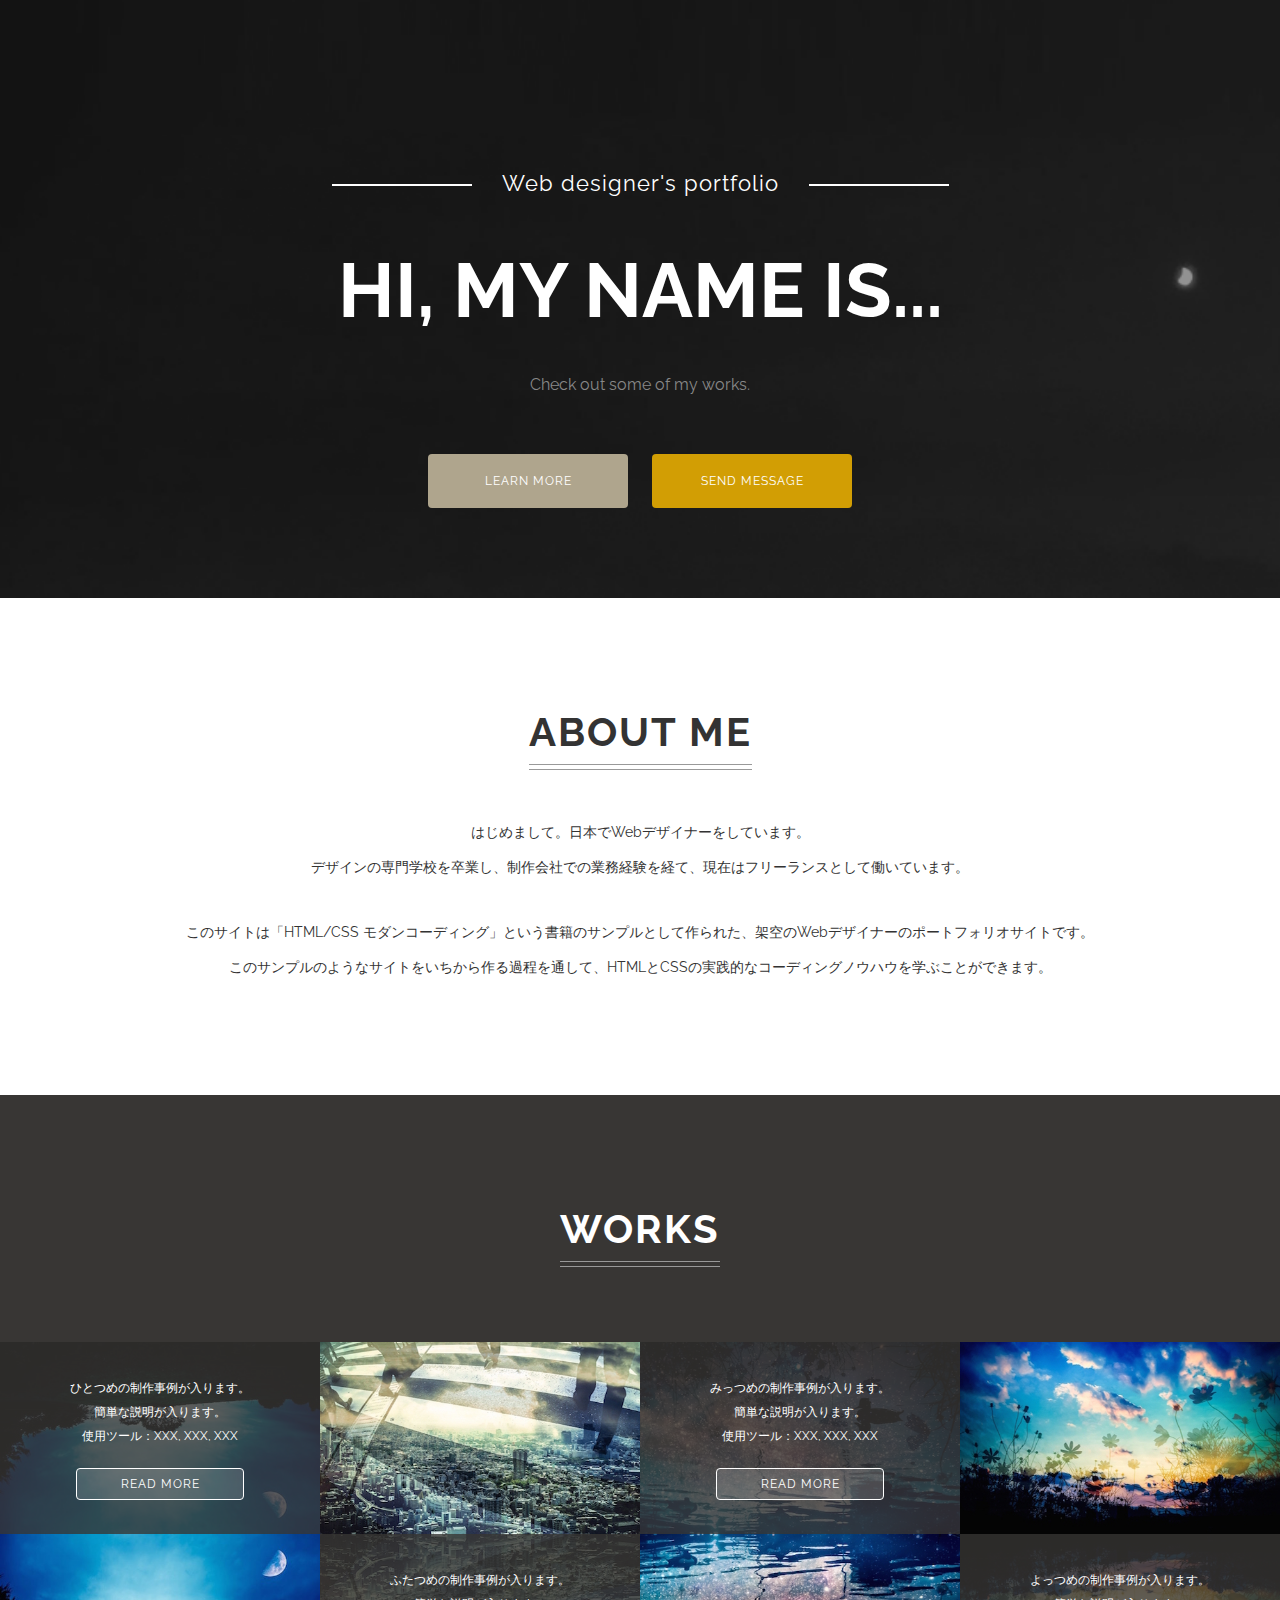
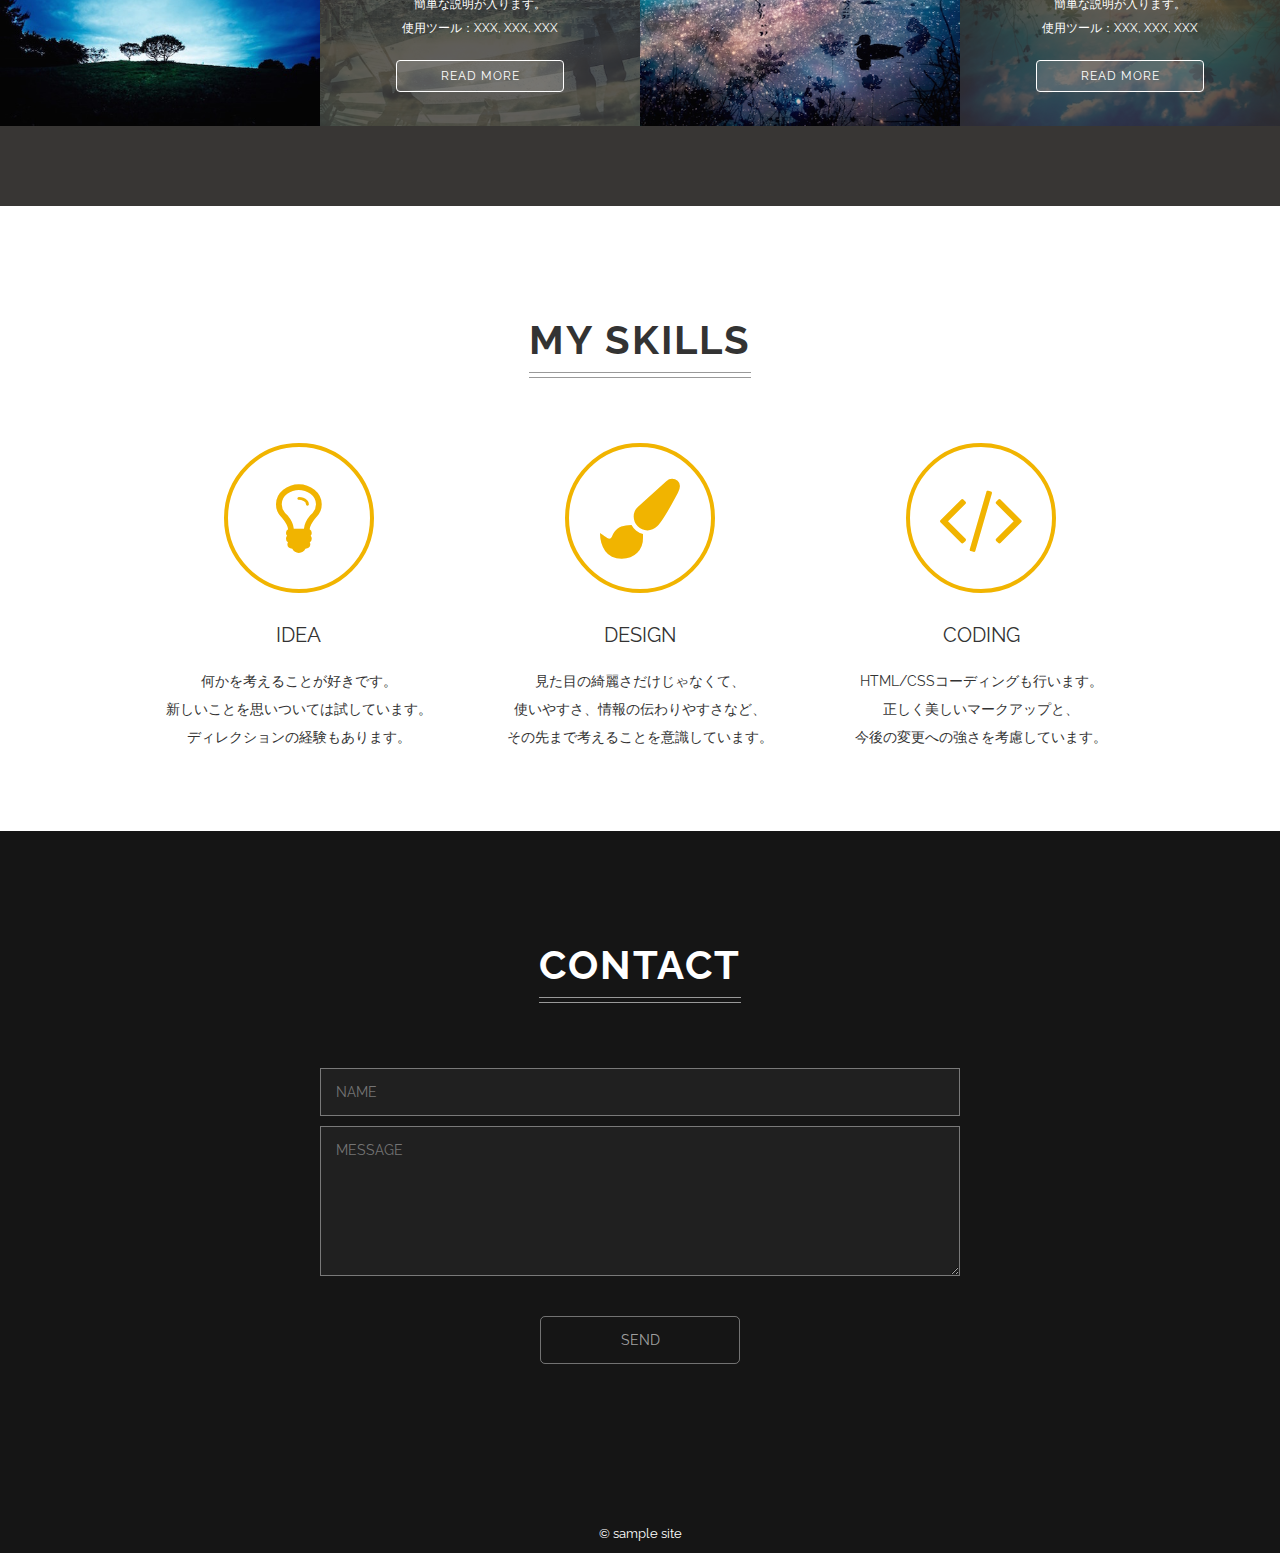
==== singlepage-layout/index.html @ 9033c2d2 "2021-01-27" ====
<!DOCTYPE html>
<html lang="ja">
<head>
  <meta charset="UTF-8">
  <meta name="viewport" content="width=device-width,initial-scale=1.0,minimum-scale=1.0">
  <title>シングルページレイアウト</title>
  <link rel="stylesheet" href="http://fonts.googleapis.com/css?family=Raleway:700,400">
  <link rel="stylesheet" href="http://maxcdn.bootstrapcdn.com/font-awesome/4.3.0/css/font-awesome.min.css">
  <link rel="stylesheet" href="css/normalize.css">
  <link rel="stylesheet" href="css/style.css">
</head>
<body>
  <header class="header">
    <p class="site-title-sub">Web designer's portfolio</p>
    <h1 class="site-title">HI, MY NAME IS...</h1>
    <p class="site-description">Check out some of my works.</p>
    <div class="buttons">
      <a class="button" href="#about">LEARN MORE</a>
      <a class="button button-showy" href="#contact">SEND MESSAGE</a>
    </div>
  </header>
  <section class="about" id="about">
    <h2 class="heading">ABOUT ME</h2>
    <p class="about-text">
      はじめまして。日本でWebデザイナーをしています。<br>
      デザインの専門学校を卒業し、制作会社での業務経験を経て、現在はフリーランスとして働いています。
    </p>
    <p class="about-text">
      このサイトは「HTML/CSS モダンコーディング」という書籍のサンプルとして作られた、架空のWebデザイナーのポートフォリオサイトです。<br>
      このサンプルのようなサイトをいちから作る過程を通して、HTMLとCSSの実践的なコーディングノウハウを学ぶことができます。
    </p>
  </section>
  <section class="works">
    <h2 class="heading">WORKS</h2>
    <div class="works-wrapper">
      <div class="work-box tree">
        <img class="work-image" src="images/tree.jpg" alt="制作事例1">
        <div class="work-description">
          <div class="work-description-inner">
            <p class="work-text">
              ひとつめの制作事例が入ります。<br>
              簡単な説明が入ります。<br>
              使用ツール：XXX, XXX, XXX<br>
              <a href="#" class="button button-ghost">READ MORE</a>
            </p>
          </div>
        </div>
      </div>
      <div class="work-box building">
        <img class="work-image" src="images/building.jpg" alt="制作事例2">
        <div class="work-description">
          <div class="work-description-inner">
            <p class="work-text">
              ふたつめの制作事例が入ります。<br>
              簡単な説明が入ります。<br>
              使用ツール：XXX, XXX, XXX<br>
              <a href="#" class="button button-ghost">READ MORE</a>
            </p>
          </div>
        </div>
      </div>
      <div class="work-box lake">
        <img class="work-image" src="images/lake.jpg" alt="制作事例3">
        <div class="work-description">
          <div class="work-description-inner">
            <p class="work-text">
              みっつめの制作事例が入ります。<br>
              簡単な説明が入ります。<br>
              使用ツール：XXX, XXX, XXX<br>
              <a href="#" class="button button-ghost">READ MORE</a>
            </p>
          </div>
        </div>
      </div>
      <div class="work-box sky">
        <img class="work-image" src="images/sky.jpg" alt="制作事例4">
        <div class="work-description">
          <div class="work-description-inner">
            <p class="work-text">
              よっつめの制作事例が入ります。<br>
              簡単な説明が入ります。<br>
              使用ツール：XXX, XXX, XXX<br>
              <a href="#" class="button button-ghost">READ MORE</a>
            </p>
          </div>
        </div>
      </div>
    </div>
  </section>
  <section class="skills">
    <h2 class="heading">MY SKILLS</h2>
    <div class="skills-wrapper">
      <div class="skill-box">
        <i class="skill-icon fa fa-lightbulb-o"></i>
        <div class="skill-title">IDEA</div>
        <p class="skill-text">
          何かを考えることが好きです。<br>
          新しいことを思いついては試しています。<br>
          ディレクションの経験もあります。
        </p>
      </div>
      <div class="skill-box">
        <i class="skill-icon fa fa-paint-brush"></i>
        <div class="skill-title">DESIGN</div>
        <p class="skill-text">
          見た目の綺麗さだけじゃなくて、<br>
          使いやすさ、情報の伝わりやすさなど、<br>
          その先まで考えることを意識しています。
        </p>
      </div>
      <div class="skill-box">
        <i class="skill-icon fa fa-code"></i>
        <div class="skill-title">CODING</div>
        <p class="skill-text">
          HTML/CSSコーディングも行います。<br>
          正しく美しいマークアップと、<br>
          今後の変更への強さを考慮しています。
        </p>
      </div>
    </div>
  </section>
  <section class="contact" id="contact">
    <h2 class="heading">CONTACT</h2>
    <form class="contact-form">
      <input type="text" name="name" placeholder="NAME">
      <textarea name="message" placeholder="MESSAGE"></textarea>
      <input type="submit" value="SEND">
    </form>
  </section>
  <footer class="footer">
      © sample site
  </footer>
  <script src="lib/placeholders.min.js"></script>
</body>
</html>
---- singlepage-layout/css/style.css ----
@charset "UTF-8";

/* --------------------------------
 * base
 * -------------------------------- */
html {
  font-size: 62.5%;
}
body {
  background: #151515 url('../images/bg.png') no-repeat fixed left bottom;
  background-size: cover;
  color: #fff;
  text-align: center;
  font-size: 1.4rem;
  font-family: Raleway, "Hiragino Kaku Gothic ProN",  Meiryo,  sans-serif;
}
*, *::before, *::after {
  box-sizing: border-box;
}


/* --------------------------------
 * parts
 * -------------------------------- */
.heading {
  position: relative;
  display: inline-block;
  margin: 30px 0 15px;
  padding-bottom: 15px;
  letter-spacing: 2px;
  font-size: 4rem;
}
.heading::before,
.heading::after {
  content: '';
  position: absolute;
  right: 0;
  bottom: 0;
  left: 0;
  border-bottom: 1px solid #999;
}
.heading::before {
  bottom: 5px;
}
.button {
  display: inline-block;
  width: 200px;
  padding: 20px;
  border-radius: 4px;
  background-color: #afa58d;
  color: #fff;
  text-decoration: none;
  letter-spacing: 1px;
  font-size: 1.2rem;
}
.button:hover {
  opacity: 0.9;
}
.button-showy {
  background-color: #D29E04;
}
.button-ghost {
  border: 1px solid #fff;
  background-color: rgba(255, 255, 255, 0.15);
}


/* --------------------------------
 * header
 * -------------------------------- */
.header {
  padding: 170px 30px 80px;
}
.site-title-sub {
  margin: 0 0 30px;
  letter-spacing: 1px;
  font-size: 2.2rem;
}
.site-title-sub::before,
.site-title-sub::after {
  content: '';
  display: inline-block;
  width: 140px;
  height: 2px;
  margin: 0 30px;
  background-color: #fff;
  vertical-align: middle;
}
.site-title {
  margin: 50px 0 40px;
  font-size: 7.6rem;
}
.site-description {
  margin-bottom: 50px;
  color: #888;
  font-size: 1.6rem;
}
.buttons .button {
  margin: 10px;
}


/* --------------------------------
 * about
 * -------------------------------- */
.about {
  padding: 80px 30px;
  background-color: #fff;
  color: #333;
}
.about-text {
  margin: 30px 0;
  line-height: 2.5;
}


/* --------------------------------
 * works
 * -------------------------------- */
.works {
  padding: 80px 0;
  background-color: #383634;
}
.works-wrapper {
  display: table;
  width: 100%;
  margin-top: 60px;
  table-layout: fixed;
}
.work-box {
  position: relative;
  display: table-cell;
}
.work-image {
  display: block;
  width: 100%;
  margin: 0 0 60%;
}
.work-description {
  position: absolute;
  top: 50%;
  left: 0;
  z-index: 1;
  width: 100%;
  height: 50%;
  overflow-y: auto;
}
.work-description-inner {
  display: table;
  width: 100%;
  height: 100%;
  padding: 20px;
}
.work-text {
  display: table-cell;
  vertical-align: middle;
  font-size: 1.2rem;
  line-height: 2;
}
.work-text .button {
  width: 60%;
  margin-top: 20px;
  padding: 3px;
}
.work-box::after {
  content: '';
  position: absolute;
  top: 50%;
  left: 0;
  width: 100%;
  height: 50%;
  background: no-repeat;
  background-size: 100% 100%;
  opacity: 0.2;
  transform: scaleY(-1);
}
.work-box.tree::after {
  background-image: url('../images/tree.jpg');
}
.work-box.building::after {
  background-image: url('../images/building.jpg');
}
.work-box.lake::after {
  background-image: url('../images/lake.jpg');
}
.work-box.sky::after {
  background-image: url('../images/sky.jpg');
}
.work-box:nth-child(odd) .work-image {
  margin: 60% 0 0;
}
.work-box:nth-child(odd) .work-description,
.work-box:nth-child(odd)::after {
  top: 0;
}


/* --------------------------------
 * skills
 * -------------------------------- */
.skills {
  padding: 80px 0;
  background-color: #fff;
  color: #333;
}
.skills-wrapper {
  display: table;
  width: 80%;
  margin: 50px auto 0;
  table-layout: fixed;
}
.skill-box {
  display: table-cell;
}
.skill-icon {
  width: 150px;
  height: 150px;
  margin-bottom: 30px;
  border: 4px solid;
  border-radius: 50%;
  color: #f1b400;
  font-size: 8rem;
  line-height: 142px;
}
.skill-title {
  margin: 0 20px 20px;
  font-size: 2rem;
}
.skill-text {
  margin: 0 20px;
  line-height: 2;
}


/* --------------------------------
 * contact
 * -------------------------------- */
.contact {
  padding: 80px 0 150px;
}
.contact-form {
  width: 50%;
  margin: 50px auto 0;
}
.contact-form input[type=text],
.contact-form textarea {
  display: block;
  width: 100%;
  margin-bottom: 10px;
  padding: 15px;
  outline: none;
  border: 1px solid rgba(255, 255, 255, 0.4);
  border-radius: 0;
  background-color: rgba(255, 255, 255, 0.05);
  color: #fff;
}
.contact-form input[type=text]:focus,
.contact-form textarea:focus {
  box-shadow: 0 0 8px rgba(255, 255, 255, 0.5) inset;
}
.contact-form textarea {
  height: 150px;
}
.contact-form input[type=submit] {
  display: block;
  width: 200px;
  margin: 40px auto 0;
  padding: 15px;
  border: 1px solid rgba(255, 255, 255, 0.4);
  border-radius: 5px;
  background-color: transparent;
  color: rgba(255, 255, 255, 0.6);
  cursor: pointer;
}
.contact-form input[type=submit]:hover {
  background-color: rgba(255, 255, 255, 0.05);
}


/* --------------------------------
 * footer
 * -------------------------------- */
.footer {
  padding: 12px 0;
  font-size: 1.3rem;
}


/* --------------------------------
 * smart phone
 * -------------------------------- */
@media (max-width: 1024px) {
  body {
    background-image: none;
  }
}
@media (max-width: 768px) {
  body {
    font-size: 1.3rem;
  }
  .heading {
    margin-top: 20px;
    font-size: 2.5rem;
  }
  .button:hover {
    opacity: 1;
  }

  /* --- header --- */
  .header {
    padding-top: 60px;
  }
  .site-title-sub {
    font-size: 1.7rem;
  }
  .site-title-sub::before,
  .site-title-sub::after {
    display: block;
    width: 80%;
    margin: 10px auto;
  }
  .site-title {
    margin-top: 35px;
    font-size: 5rem;
  }

  /* --- about --- */
  .about-text {
    line-height: 1.8;
  }

  /* --- works --- */
  .works-wrapper,
  .work-box {
    display: block;
  }
  .work-image {
    display: none;
  }
  .work-description {
    position: relative;
  }
  .work-box::after {
    top: 0;
    height: 100%;
    background-size: cover;
    transform: none;
  }

  /* --- skills --- */
  .skills-wrapper,
  .skill-box {
    display: block;
  }
  .skill-box {
    margin: 40px auto;
  }
  .skill-icon {
    width: 100px;
    height: 100px;
    font-size: 5rem;
    line-height: 92px;
  }
  .skill-text {
    margin: 0;
  }

  /* --- contact --- */
  .contact {
    padding-bottom: 80px;
  }
  .contact-form {
    width: 80%;
  }
}


/* --------------------------------
 * challenge
 *
 * 31行目からの.heading::before, .heading::afterの
 * スタイルをコメントアウトしてから適用してください。
 * -------------------------------- */
/*
.heading::before,
.heading::after {
  content: '';
  display: inline-block;
  width: 0.3em;
  height: 0.3em;
  margin: 0 0.5em;
  border: 1px solid;
  vertical-align: 0.2em;
  -webkit-transform: rotate(45deg);
  -ms-transform: rotate(45deg);
  transform: rotate(45deg);
}
.work-box {
  overflow: hidden;
}
.work-image {
  transition: -webkit-transform 0.5s ease-in-out;
  transition: transform 0.5s ease-in-out;
}
.work-box:nth-child(odd) .work-image {
  -webkit-transform-origin: top center;
  transform-origin: top center;
}
.work-box:nth-child(even) .work-image {
  -webkit-transform-origin: bottom center;
  transform-origin: bottom center;
}
.work-box:hover .work-image {
  -webkit-transform: scale(1.1);
  transform: scale(1.1);
}
*/
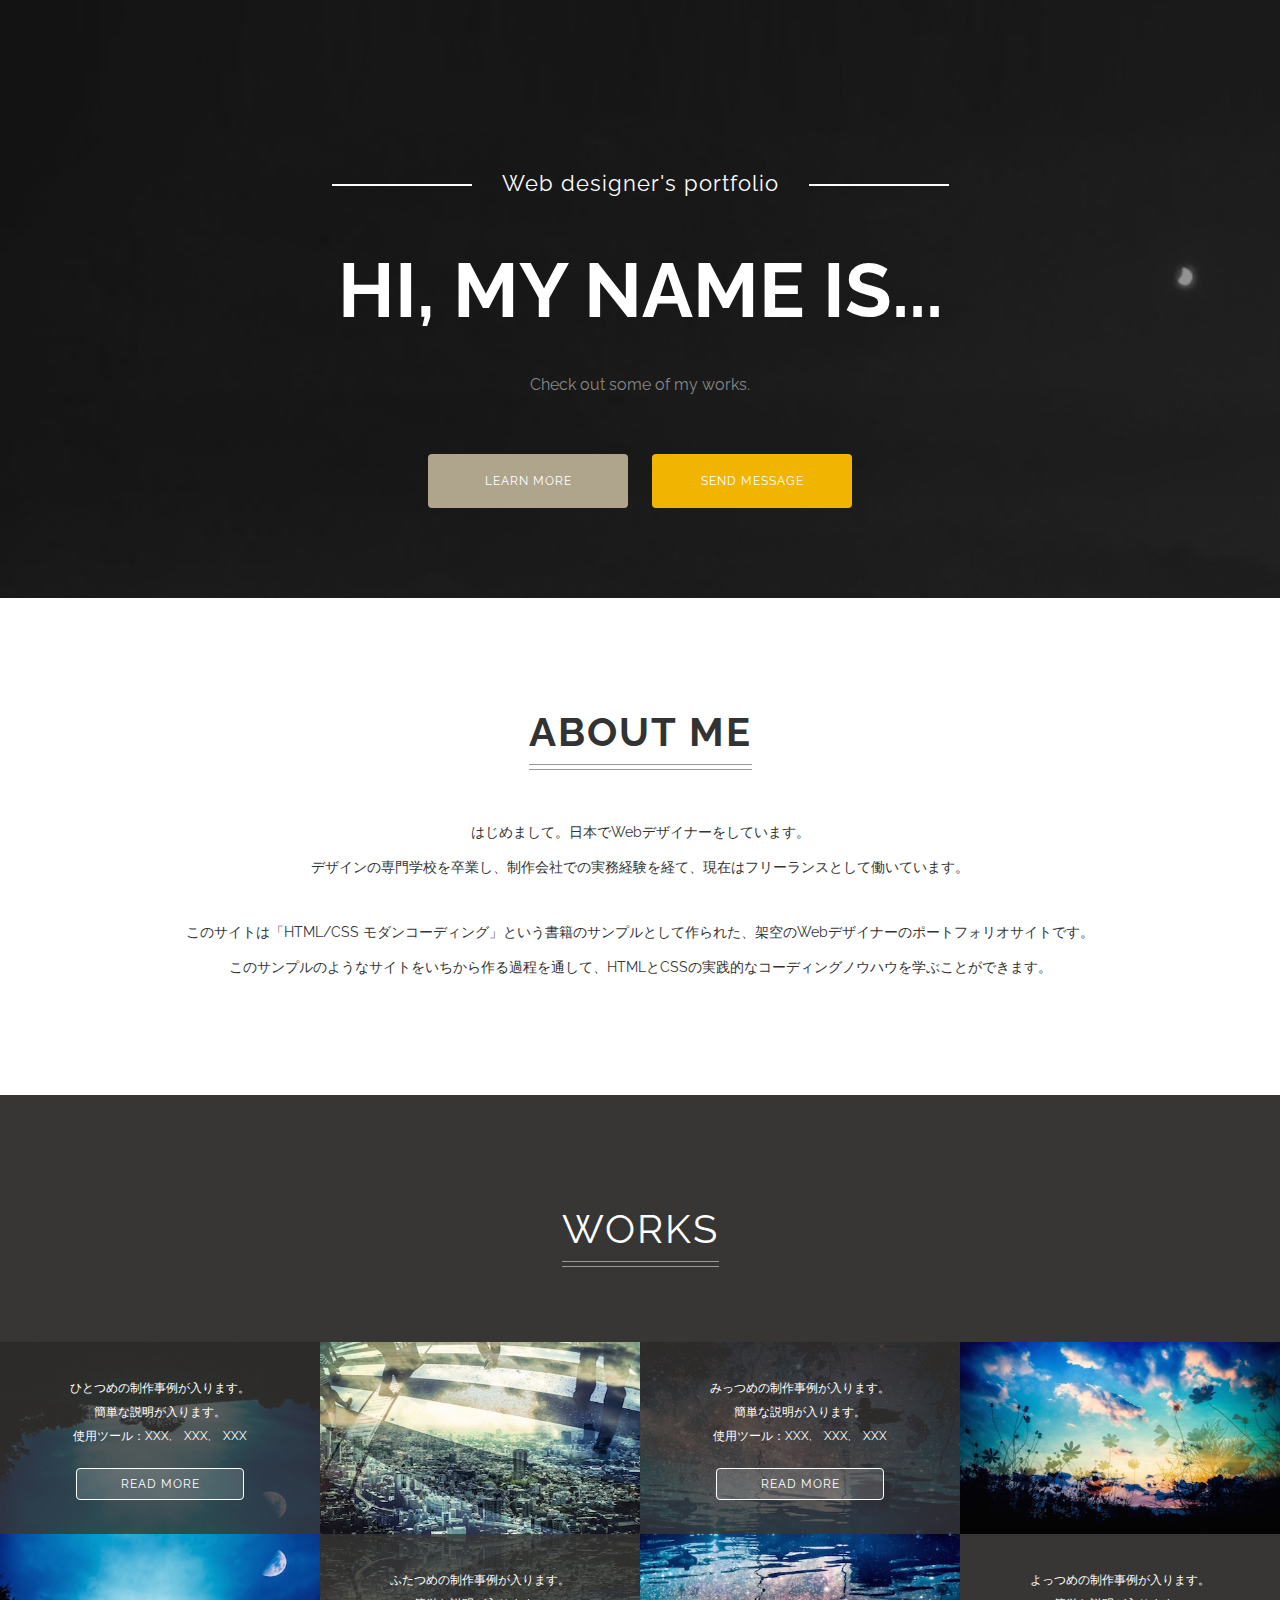
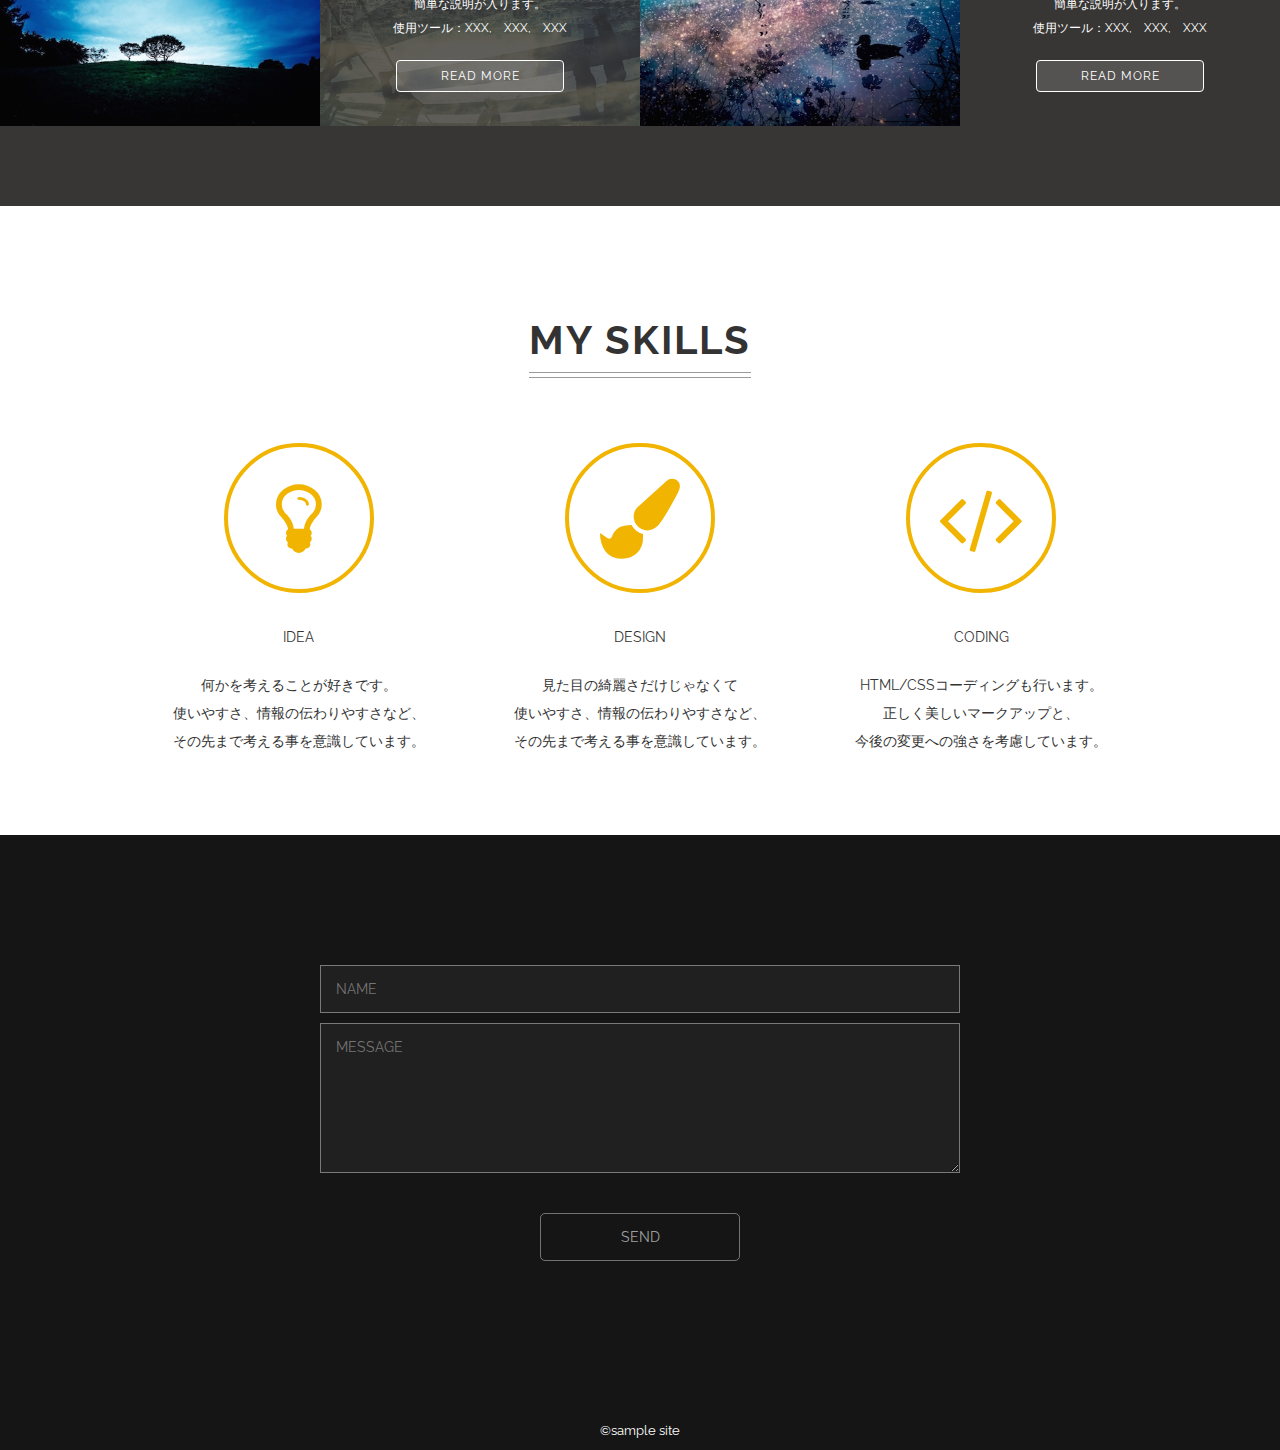
==== commit 4cf985d6: "single-page-layout" ====
--- a/singlepage-layout/index.html
+++ b/singlepage-layout/index.html
@@ -2,9 +2,9 @@
 <html lang="ja">
 <head>
   <meta charset="UTF-8">
-  <meta name="viewport" content="width=device-width,initial-scale=1.0,minimum-scale=1.0">
   <title>シングルページレイアウト</title>
-  <link rel="stylesheet" href="http://fonts.googleapis.com/css?family=Raleway:700,400">
+  <link rel="preconnect" href="https://fonts.gstatic.com">
+  <link href="https://fonts.googleapis.com/css2?family=Raleway:wght@400;700&display=swap" rel="stylesheet">
   <link rel="stylesheet" href="http://maxcdn.bootstrapcdn.com/font-awesome/4.3.0/css/font-awesome.min.css">
   <link rel="stylesheet" href="css/normalize.css">
   <link rel="stylesheet" href="css/style.css">
@@ -15,34 +15,28 @@
     <h1 class="site-title">HI, MY NAME IS...</h1>
     <p class="site-description">Check out some of my works.</p>
     <div class="buttons">
-      <a class="button" href="#about">LEARN MORE</a>
-      <a class="button button-showy" href="#contact">SEND MESSAGE</a>
+      <a class="button" href="#about" >LEARN MORE</a>
+      <a class="button button-showy" href="#contact" >SEND MESSAGE</a>
     </div>
   </header>
   <section class="about" id="about">
     <h2 class="heading">ABOUT ME</h2>
-    <p class="about-text">
-      はじめまして。日本でWebデザイナーをしています。<br>
-      デザインの専門学校を卒業し、制作会社での業務経験を経て、現在はフリーランスとして働いています。
-    </p>
-    <p class="about-text">
-      このサイトは「HTML/CSS モダンコーディング」という書籍のサンプルとして作られた、架空のWebデザイナーのポートフォリオサイトです。<br>
-      このサンプルのようなサイトをいちから作る過程を通して、HTMLとCSSの実践的なコーディングノウハウを学ぶことができます。
-    </p>
+    <p class="about-text">はじめまして。日本でWebデザイナーをしています。<br>デザインの専門学校を卒業し、制作会社での実務経験を経て、現在はフリーランスとして働いています。</p>
+    <p class="about-text">このサイトは「HTML/CSS モダンコーディング」という書籍のサンプルとして作られた、架空のWebデザイナーのポートフォリオサイトです。<br>このサンプルのようなサイトをいちから作る過程を通して、HTMLとCSSの実践的なコーディングノウハウを学ぶことができます。</p>
   </section>
   <section class="works">
-    <h2 class="heading">WORKS</h2>
+    <he class="heading">WORKS</he>
     <div class="works-wrapper">
       <div class="work-box tree">
-        <img class="work-image" src="images/tree.jpg" alt="制作事例1">
+        <img class="work-image" src="images/tree.jpg" alt="制作事例１">
         <div class="work-description">
           <div class="work-description-inner">
             <p class="work-text">
               ひとつめの制作事例が入ります。<br>
               簡単な説明が入ります。<br>
-              使用ツール：XXX, XXX, XXX<br>
+              使用ツール：XXX,　XXX,　XXX<br>
               <a href="#" class="button button-ghost">READ MORE</a>
-            </p>
+            </p> 
           </div>
         </div>
       </div>
@@ -53,9 +47,9 @@
             <p class="work-text">
               ふたつめの制作事例が入ります。<br>
               簡単な説明が入ります。<br>
-              使用ツール：XXX, XXX, XXX<br>
+              使用ツール：XXX,　XXX,　XXX<br>
               <a href="#" class="button button-ghost">READ MORE</a>
-            </p>
+            </p> 
           </div>
         </div>
       </div>
@@ -66,22 +60,22 @@
             <p class="work-text">
               みっつめの制作事例が入ります。<br>
               簡単な説明が入ります。<br>
-              使用ツール：XXX, XXX, XXX<br>
+              使用ツール：XXX,　XXX,　XXX<br>
               <a href="#" class="button button-ghost">READ MORE</a>
-            </p>
+            </p> 
           </div>
         </div>
       </div>
-      <div class="work-box sky">
+      <div class="work-box sly">
         <img class="work-image" src="images/sky.jpg" alt="制作事例4">
         <div class="work-description">
           <div class="work-description-inner">
             <p class="work-text">
               よっつめの制作事例が入ります。<br>
               簡単な説明が入ります。<br>
-              使用ツール：XXX, XXX, XXX<br>
+              使用ツール：XXX,　XXX,　XXX<br>
               <a href="#" class="button button-ghost">READ MORE</a>
-            </p>
+            </p> 
           </div>
         </div>
       </div>
@@ -95,17 +89,17 @@
         <div class="skill-title">IDEA</div>
         <p class="skill-text">
           何かを考えることが好きです。<br>
-          新しいことを思いついては試しています。<br>
-          ディレクションの経験もあります。
+          使いやすさ、情報の伝わりやすさなど、<br>
+          その先まで考える事を意識しています。
         </p>
       </div>
       <div class="skill-box">
         <i class="skill-icon fa fa-paint-brush"></i>
         <div class="skill-title">DESIGN</div>
         <p class="skill-text">
-          見た目の綺麗さだけじゃなくて、<br>
+          見た目の綺麗さだけじゃなくて<br>
           使いやすさ、情報の伝わりやすさなど、<br>
-          その先まで考えることを意識しています。
+          その先まで考える事を意識しています。
         </p>
       </div>
       <div class="skill-box">
@@ -120,7 +114,6 @@
     </div>
   </section>
   <section class="contact" id="contact">
-    <h2 class="heading">CONTACT</h2>
     <form class="contact-form">
       <input type="text" name="name" placeholder="NAME">
       <textarea name="message" placeholder="MESSAGE"></textarea>
@@ -128,8 +121,8 @@
     </form>
   </section>
   <footer class="footer">
-      © sample site
+    ©︎sample site
   </footer>
   <script src="lib/placeholders.min.js"></script>
 </body>
-</html>
+</html>--- a/singlepage-layout/css/style.css
+++ b/singlepage-layout/css/style.css
@@ -1,10 +1,10 @@
 @charset "UTF-8";
 
-/* --------------------------------
- * base
- * -------------------------------- */
 html {
   font-size: 62.5%;
+}
+*, *::before, *::after {
+  box-sizing: border-box;
 }
 body {
   background: #151515 url('../images/bg.png') no-repeat fixed left bottom;
@@ -12,35 +12,36 @@
   color: #fff;
   text-align: center;
   font-size: 1.4rem;
-  font-family: Raleway, "Hiragino Kaku Gothic ProN",  Meiryo,  sans-serif;
-}
-*, *::before, *::after {
-  box-sizing: border-box;
-}
-
-
-/* --------------------------------
- * parts
- * -------------------------------- */
-.heading {
-  position: relative;
+  font-family: 'Raleway', "Hiragino Kaku Gothic ProN", Meiryo, sans-serif;
+}
+/*
+header
+*/
+.header {
+  padding: 170px 30px 80px;
+}
+.site-title-sub {
+  margin: 0 0 30px;
+  letter-spacing: 1px;
+  font-size: 2.2rem;
+}
+.site-title-sub::before, .site-title-sub::after {
+  content: '';
   display: inline-block;
-  margin: 30px 0 15px;
-  padding-bottom: 15px;
-  letter-spacing: 2px;
-  font-size: 4rem;
-}
-.heading::before,
-.heading::after {
-  content: '';
-  position: absolute;
-  right: 0;
-  bottom: 0;
-  left: 0;
-  border-bottom: 1px solid #999;
-}
-.heading::before {
-  bottom: 5px;
+  width: 140px;
+  height: 2px;
+  margin: 0 30px;
+  background-color: #fff;
+  vertical-align: middle;
+}
+.site-title {
+  margin: 50px 0 40px;
+  font-size: 7.6rem;
+}
+.site-description {
+  margin-bottom: 50px;
+  color: #888;
+  font-size: 1.6rem;
 }
 .button {
   display: inline-block;
@@ -53,73 +54,52 @@
   letter-spacing: 1px;
   font-size: 1.2rem;
 }
-.button:hover {
+.button-showy:hover {
   opacity: 0.9;
 }
 .button-showy {
-  background-color: #D29E04;
-}
-.button-ghost {
-  border: 1px solid #fff;
-  background-color: rgba(255, 255, 255, 0.15);
-}
-
-
-/* --------------------------------
- * header
- * -------------------------------- */
-.header {
-  padding: 170px 30px 80px;
-}
-.site-title-sub {
-  margin: 0 0 30px;
-  letter-spacing: 1px;
-  font-size: 2.2rem;
-}
-.site-title-sub::before,
-.site-title-sub::after {
-  content: '';
-  display: inline-block;
-  width: 140px;
-  height: 2px;
-  margin: 0 30px;
-  background-color: #fff;
-  vertical-align: middle;
-}
-.site-title {
-  margin: 50px 0 40px;
-  font-size: 7.6rem;
-}
-.site-description {
-  margin-bottom: 50px;
-  color: #888;
-  font-size: 1.6rem;
+  background-color: #f1b400;
 }
 .buttons .button {
   margin: 10px;
 }
-
-
-/* --------------------------------
- * about
- * -------------------------------- */
+/*
+section1
+*/
 .about {
   padding: 80px 30px;
   background-color: #fff;
   color: #333;
 }
+.heading {
+  position: relative;
+  display: inline-block;
+  margin: 30px 0 15px;
+  padding-bottom: 15px;
+  letter-spacing: 2px;
+  font-size: 4rem;
+}
+.heading::before, .heading::after {
+  content: '';
+  position: absolute;
+  right: 0;
+  bottom: 0;
+  left: 0;
+  border-bottom: 1px solid #999;
+}
+.heading::before {
+  bottom: 5px;
+}
 .about-text {
   margin: 30px 0;
   line-height: 2.5;
 }
-
-
-/* --------------------------------
- * works
- * -------------------------------- */
+/*
+section2
+*/
 .works {
+  background-color: #383634;
   padding: 80px 0;
-  background-color: #383634;
 }
 .works-wrapper {
   display: table;
@@ -135,6 +115,36 @@
   display: block;
   width: 100%;
   margin: 0 0 60%;
+}
+.work-box::after {
+  content: '';
+  position: absolute;
+  top: 50%;
+  left: 0;
+  width: 100%;
+  height: 50%;
+  background: no-repeat;
+  background-size: 100% 100%;
+  opacity: 0.2;
+  transform: scaleY(-1);
+}
+.work-box.tree::after {
+  background-image: url('../images/tree.jpg');
+}
+.work-box.building::after {
+  background-image: url('../images/building.jpg');
+}
+.work-box.lake::after {
+  background-image: url('../images/lake.jpg');
+}
+.work-box.sky::after {
+  background-image: url('../images/sky.jpg');
+}
+.work-box:nth-child(odd) .work-image {
+  margin: 60% 0 0;
+}
+.work-box:nth-child(odd) .work-description, .work-box:nth-child(odd)::after {
+  top: 0;
 }
 .work-description {
   position: absolute;
@@ -162,42 +172,13 @@
   margin-top: 20px;
   padding: 3px;
 }
-.work-box::after {
-  content: '';
-  position: absolute;
-  top: 50%;
-  left: 0;
-  width: 100%;
-  height: 50%;
-  background: no-repeat;
-  background-size: 100% 100%;
-  opacity: 0.2;
-  transform: scaleY(-1);
-}
-.work-box.tree::after {
-  background-image: url('../images/tree.jpg');
-}
-.work-box.building::after {
-  background-image: url('../images/building.jpg');
-}
-.work-box.lake::after {
-  background-image: url('../images/lake.jpg');
-}
-.work-box.sky::after {
-  background-image: url('../images/sky.jpg');
-}
-.work-box:nth-child(odd) .work-image {
-  margin: 60% 0 0;
-}
-.work-box:nth-child(odd) .work-description,
-.work-box:nth-child(odd)::after {
-  top: 0;
-}
-
-
-/* --------------------------------
- * skills
- * -------------------------------- */
+.button-ghost {
+  border: 1px solid #fff;
+  background-color: rgba(255, 255, 255, 0.15);
+}
+/*
+section3
+*/
 .skills {
   padding: 80px 0;
   background-color: #fff;
@@ -224,17 +205,15 @@
 }
 .skill-title {
   margin: 0 20px 20px;
-  font-size: 2rem;
+  line-height: 2;
 }
 .skill-text {
   margin: 0 20px;
   line-height: 2;
 }
-
-
-/* --------------------------------
- * contact
- * -------------------------------- */
+/*
+section4
+*/
 .contact {
   padding: 80px 0 150px;
 }
@@ -242,8 +221,7 @@
   width: 50%;
   margin: 50px auto 0;
 }
-.contact-form input[type=text],
-.contact-form textarea {
+.contact-form input[type=text], .contact-form textarea {
   display: block;
   width: 100%;
   margin-bottom: 10px;
@@ -253,10 +231,6 @@
   border-radius: 0;
   background-color: rgba(255, 255, 255, 0.05);
   color: #fff;
-}
-.contact-form input[type=text]:focus,
-.contact-form textarea:focus {
-  box-shadow: 0 0 8px rgba(255, 255, 255, 0.5) inset;
 }
 .contact-form textarea {
   height: 150px;
@@ -275,143 +249,13 @@
 .contact-form input[type=submit]:hover {
   background-color: rgba(255, 255, 255, 0.05);
 }
-
-
-/* --------------------------------
- * footer
- * -------------------------------- */
+.contact-form input[type=text]:focus, .contact-form textarea:focus {
+  box-shadow: 0 0 8px rgba(255, 255, 255, 0.5);
+}
+/*
+fotter
+*/
 .footer {
   padding: 12px 0;
   font-size: 1.3rem;
-}
-
-
-/* --------------------------------
- * smart phone
- * -------------------------------- */
-@media (max-width: 1024px) {
-  body {
-    background-image: none;
-  }
-}
-@media (max-width: 768px) {
-  body {
-    font-size: 1.3rem;
-  }
-  .heading {
-    margin-top: 20px;
-    font-size: 2.5rem;
-  }
-  .button:hover {
-    opacity: 1;
-  }
-
-  /* --- header --- */
-  .header {
-    padding-top: 60px;
-  }
-  .site-title-sub {
-    font-size: 1.7rem;
-  }
-  .site-title-sub::before,
-  .site-title-sub::after {
-    display: block;
-    width: 80%;
-    margin: 10px auto;
-  }
-  .site-title {
-    margin-top: 35px;
-    font-size: 5rem;
-  }
-
-  /* --- about --- */
-  .about-text {
-    line-height: 1.8;
-  }
-
-  /* --- works --- */
-  .works-wrapper,
-  .work-box {
-    display: block;
-  }
-  .work-image {
-    display: none;
-  }
-  .work-description {
-    position: relative;
-  }
-  .work-box::after {
-    top: 0;
-    height: 100%;
-    background-size: cover;
-    transform: none;
-  }
-
-  /* --- skills --- */
-  .skills-wrapper,
-  .skill-box {
-    display: block;
-  }
-  .skill-box {
-    margin: 40px auto;
-  }
-  .skill-icon {
-    width: 100px;
-    height: 100px;
-    font-size: 5rem;
-    line-height: 92px;
-  }
-  .skill-text {
-    margin: 0;
-  }
-
-  /* --- contact --- */
-  .contact {
-    padding-bottom: 80px;
-  }
-  .contact-form {
-    width: 80%;
-  }
-}
-
-
-/* --------------------------------
- * challenge
- *
- * 31行目からの.heading::before, .heading::afterの
- * スタイルをコメントアウトしてから適用してください。
- * -------------------------------- */
-/*
-.heading::before,
-.heading::after {
-  content: '';
-  display: inline-block;
-  width: 0.3em;
-  height: 0.3em;
-  margin: 0 0.5em;
-  border: 1px solid;
-  vertical-align: 0.2em;
-  -webkit-transform: rotate(45deg);
-  -ms-transform: rotate(45deg);
-  transform: rotate(45deg);
-}
-.work-box {
-  overflow: hidden;
-}
-.work-image {
-  transition: -webkit-transform 0.5s ease-in-out;
-  transition: transform 0.5s ease-in-out;
-}
-.work-box:nth-child(odd) .work-image {
-  -webkit-transform-origin: top center;
-  transform-origin: top center;
-}
-.work-box:nth-child(even) .work-image {
-  -webkit-transform-origin: bottom center;
-  transform-origin: bottom center;
-}
-.work-box:hover .work-image {
-  -webkit-transform: scale(1.1);
-  transform: scale(1.1);
-}
-*/
+}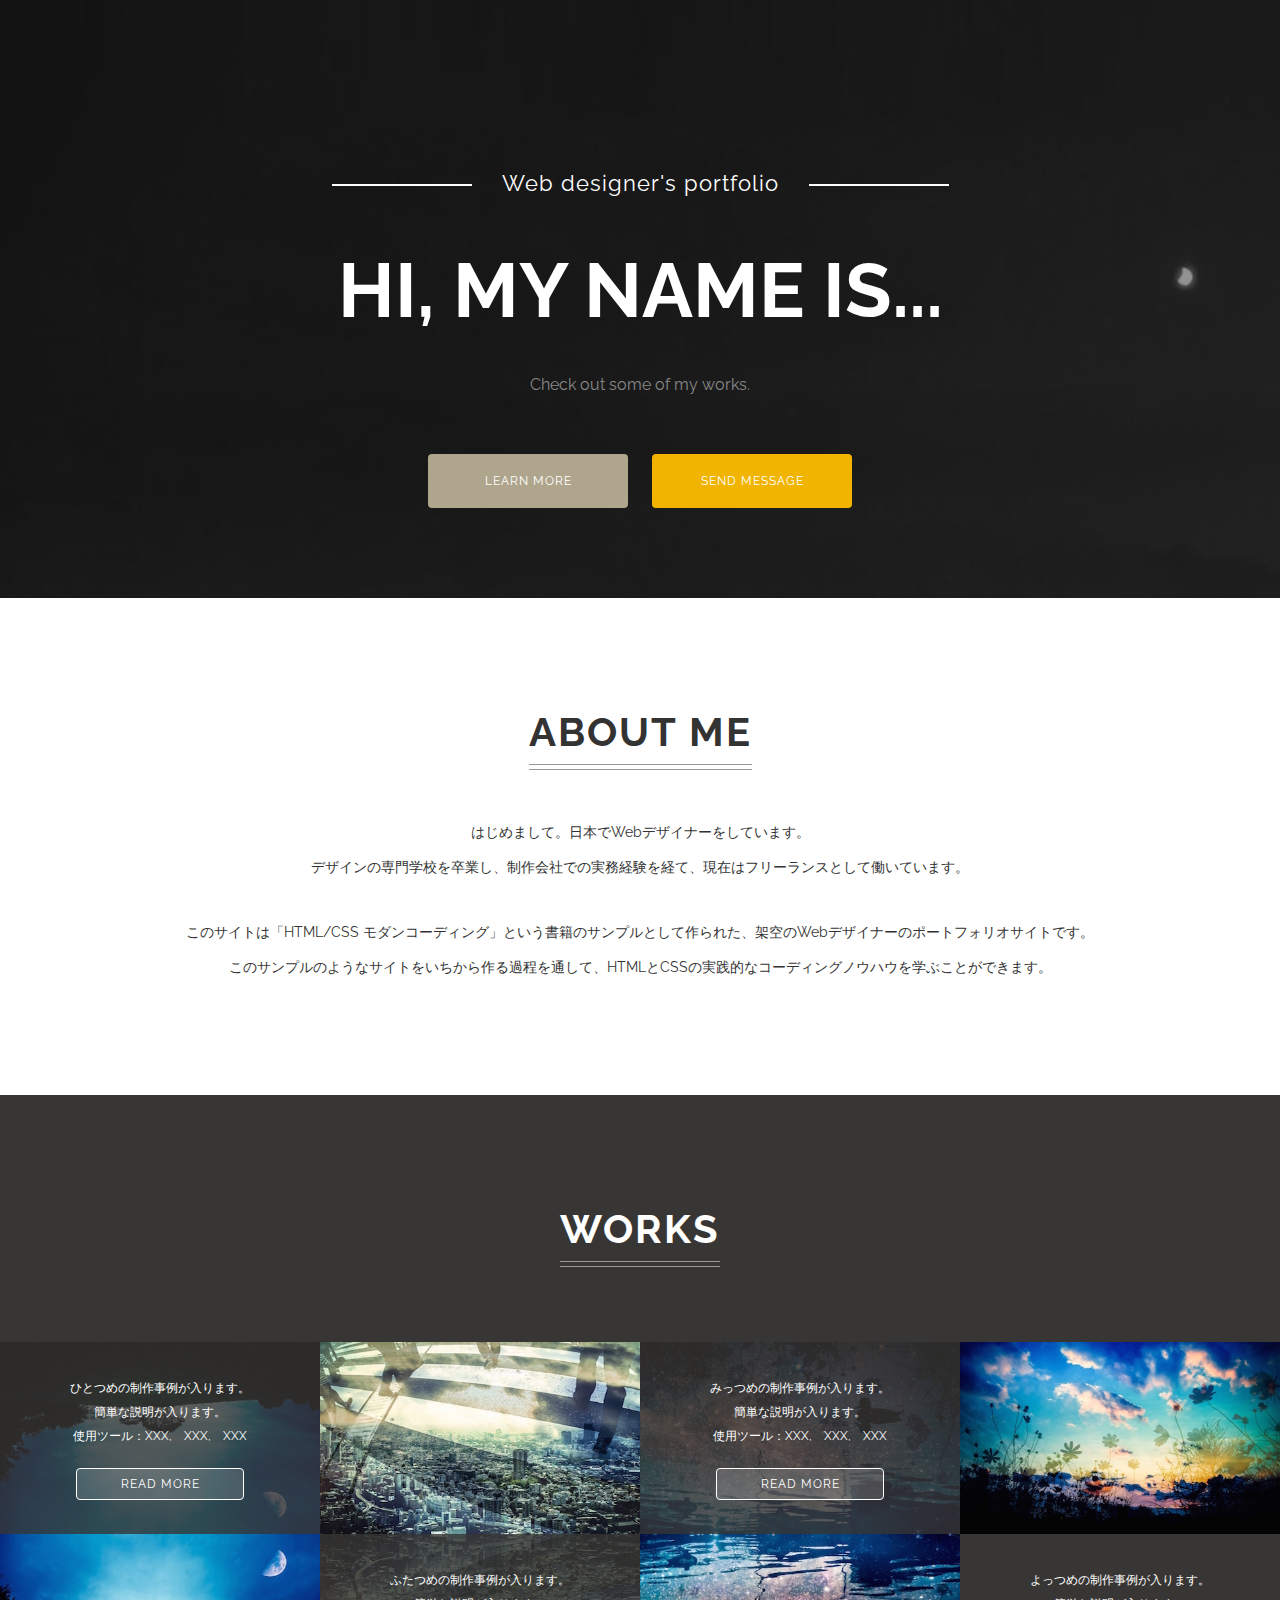
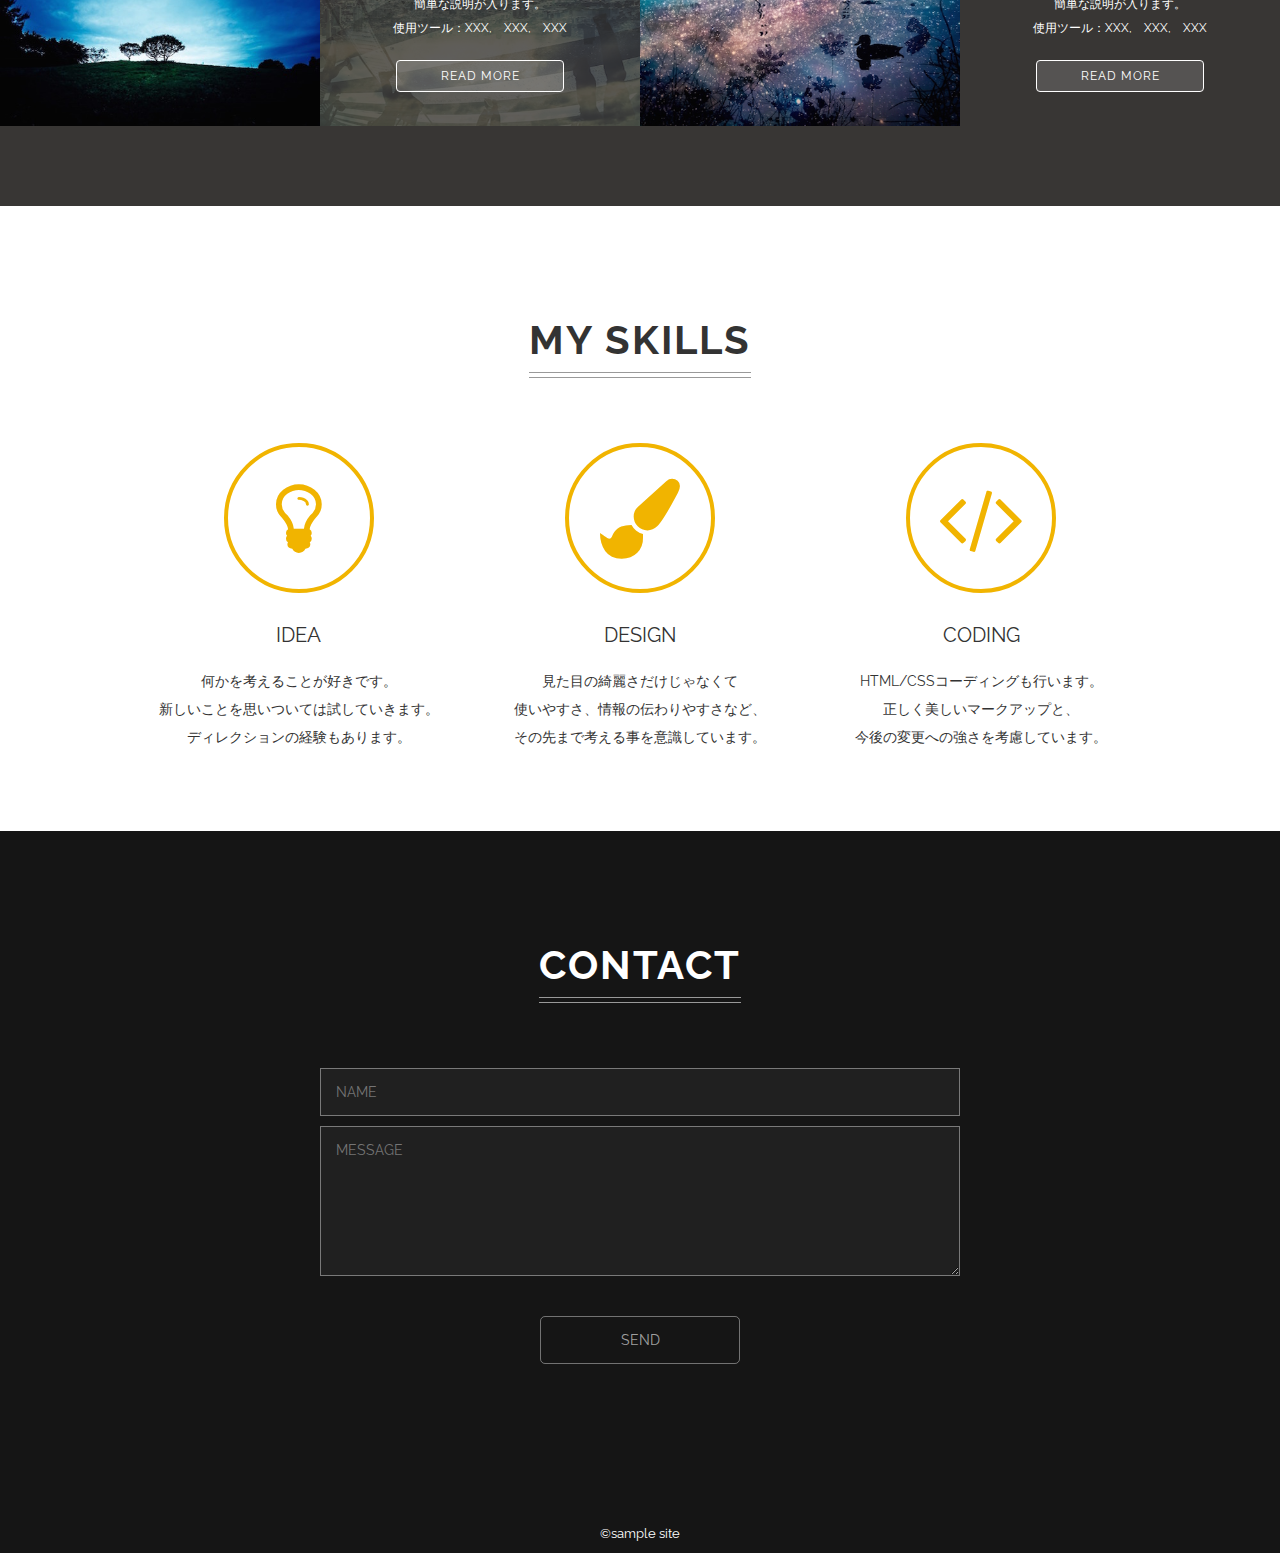
==== commit 2b167cdb: "update review comment" ====
--- a/singlepage-layout/index.html
+++ b/singlepage-layout/index.html
@@ -25,7 +25,7 @@
     <p class="about-text">このサイトは「HTML/CSS モダンコーディング」という書籍のサンプルとして作られた、架空のWebデザイナーのポートフォリオサイトです。<br>このサンプルのようなサイトをいちから作る過程を通して、HTMLとCSSの実践的なコーディングノウハウを学ぶことができます。</p>
   </section>
   <section class="works">
-    <he class="heading">WORKS</he>
+    <h2 class="heading">WORKS</h2>
     <div class="works-wrapper">
       <div class="work-box tree">
         <img class="work-image" src="images/tree.jpg" alt="制作事例１">
@@ -89,8 +89,8 @@
         <div class="skill-title">IDEA</div>
         <p class="skill-text">
           何かを考えることが好きです。<br>
-          使いやすさ、情報の伝わりやすさなど、<br>
-          その先まで考える事を意識しています。
+          新しいことを思いついては試していきます。<br>
+          ディレクションの経験もあります。
         </p>
       </div>
       <div class="skill-box">
@@ -114,6 +114,7 @@
     </div>
   </section>
   <section class="contact" id="contact">
+    <h2 class="heading">CONTACT</h2>
     <form class="contact-form">
       <input type="text" name="name" placeholder="NAME">
       <textarea name="message" placeholder="MESSAGE"></textarea>
--- a/singlepage-layout/css/style.css
+++ b/singlepage-layout/css/style.css
@@ -54,7 +54,7 @@
   letter-spacing: 1px;
   font-size: 1.2rem;
 }
-.button-showy:hover {
+.button:hover, .button-showy:hover {
   opacity: 0.9;
 }
 .button-showy {
@@ -205,7 +205,7 @@
 }
 .skill-title {
   margin: 0 20px 20px;
-  line-height: 2;
+  font-size: 2rem;
 }
 .skill-text {
   margin: 0 20px;
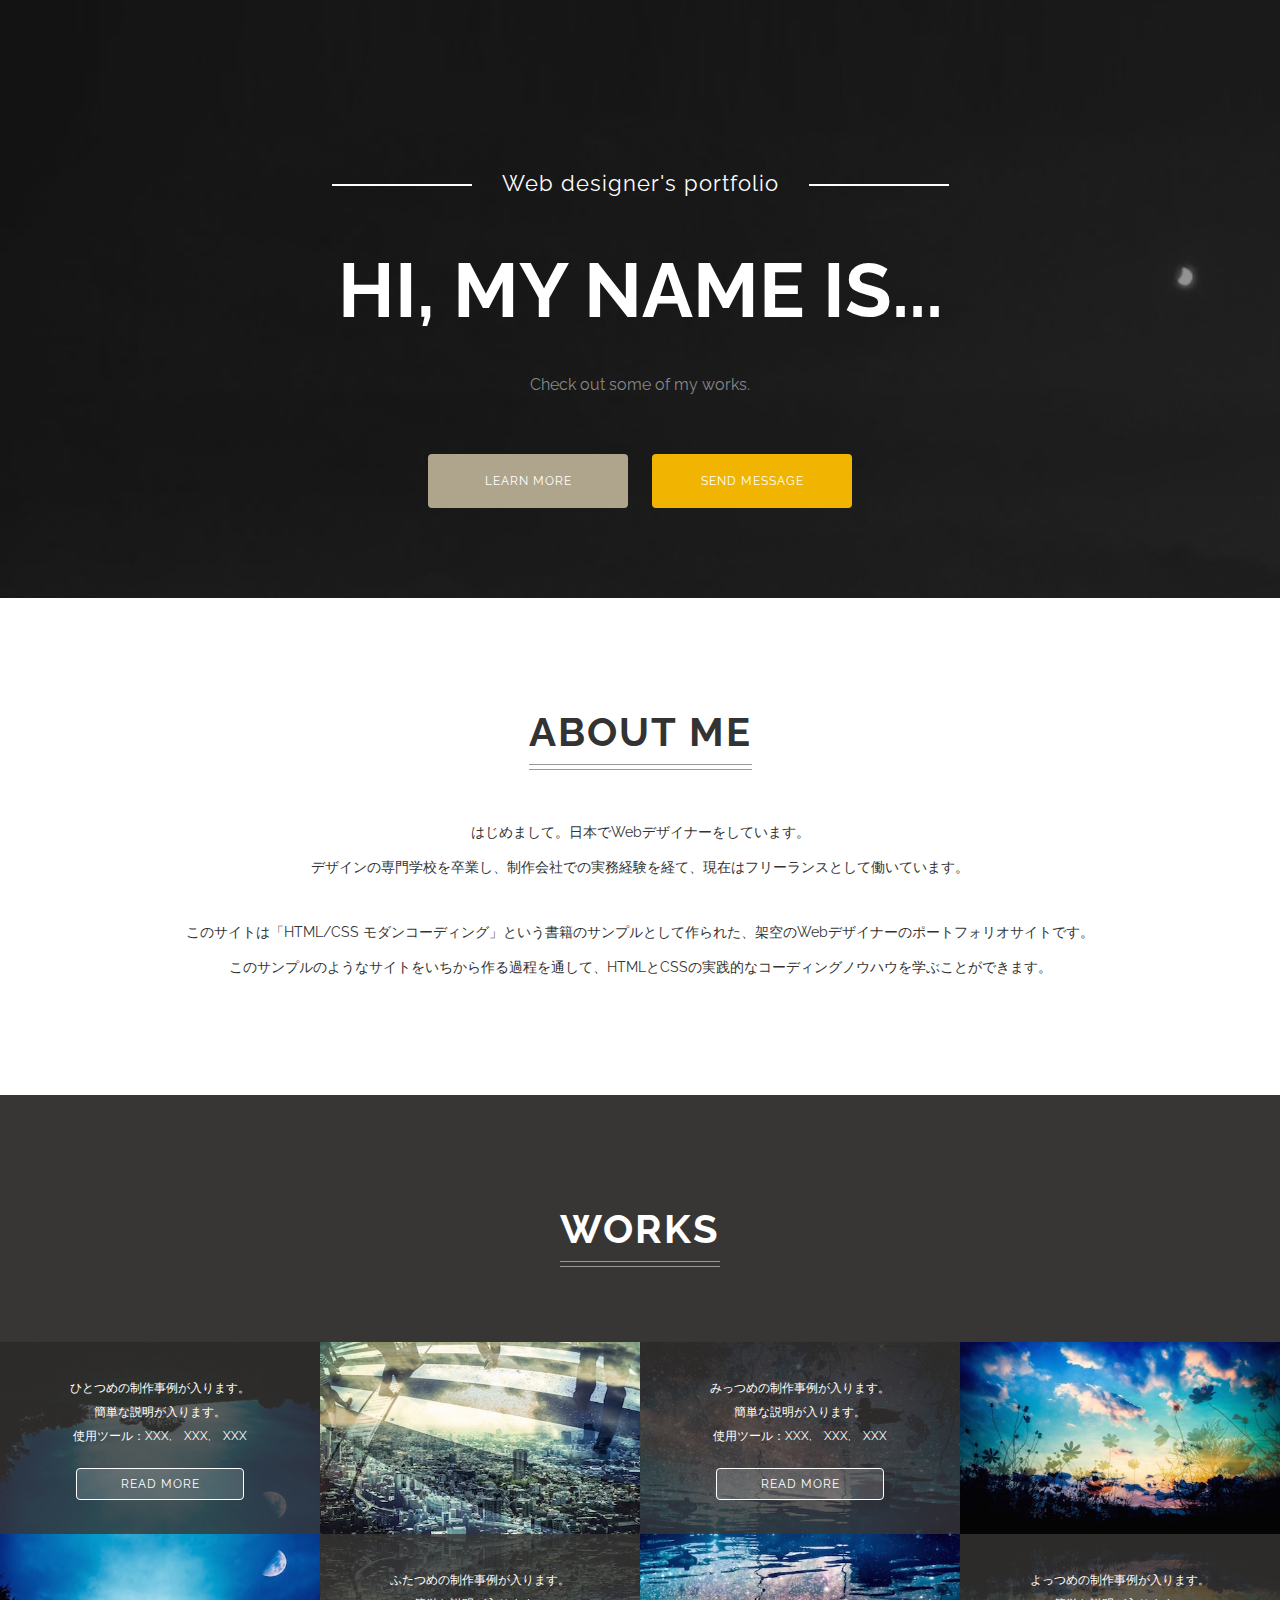
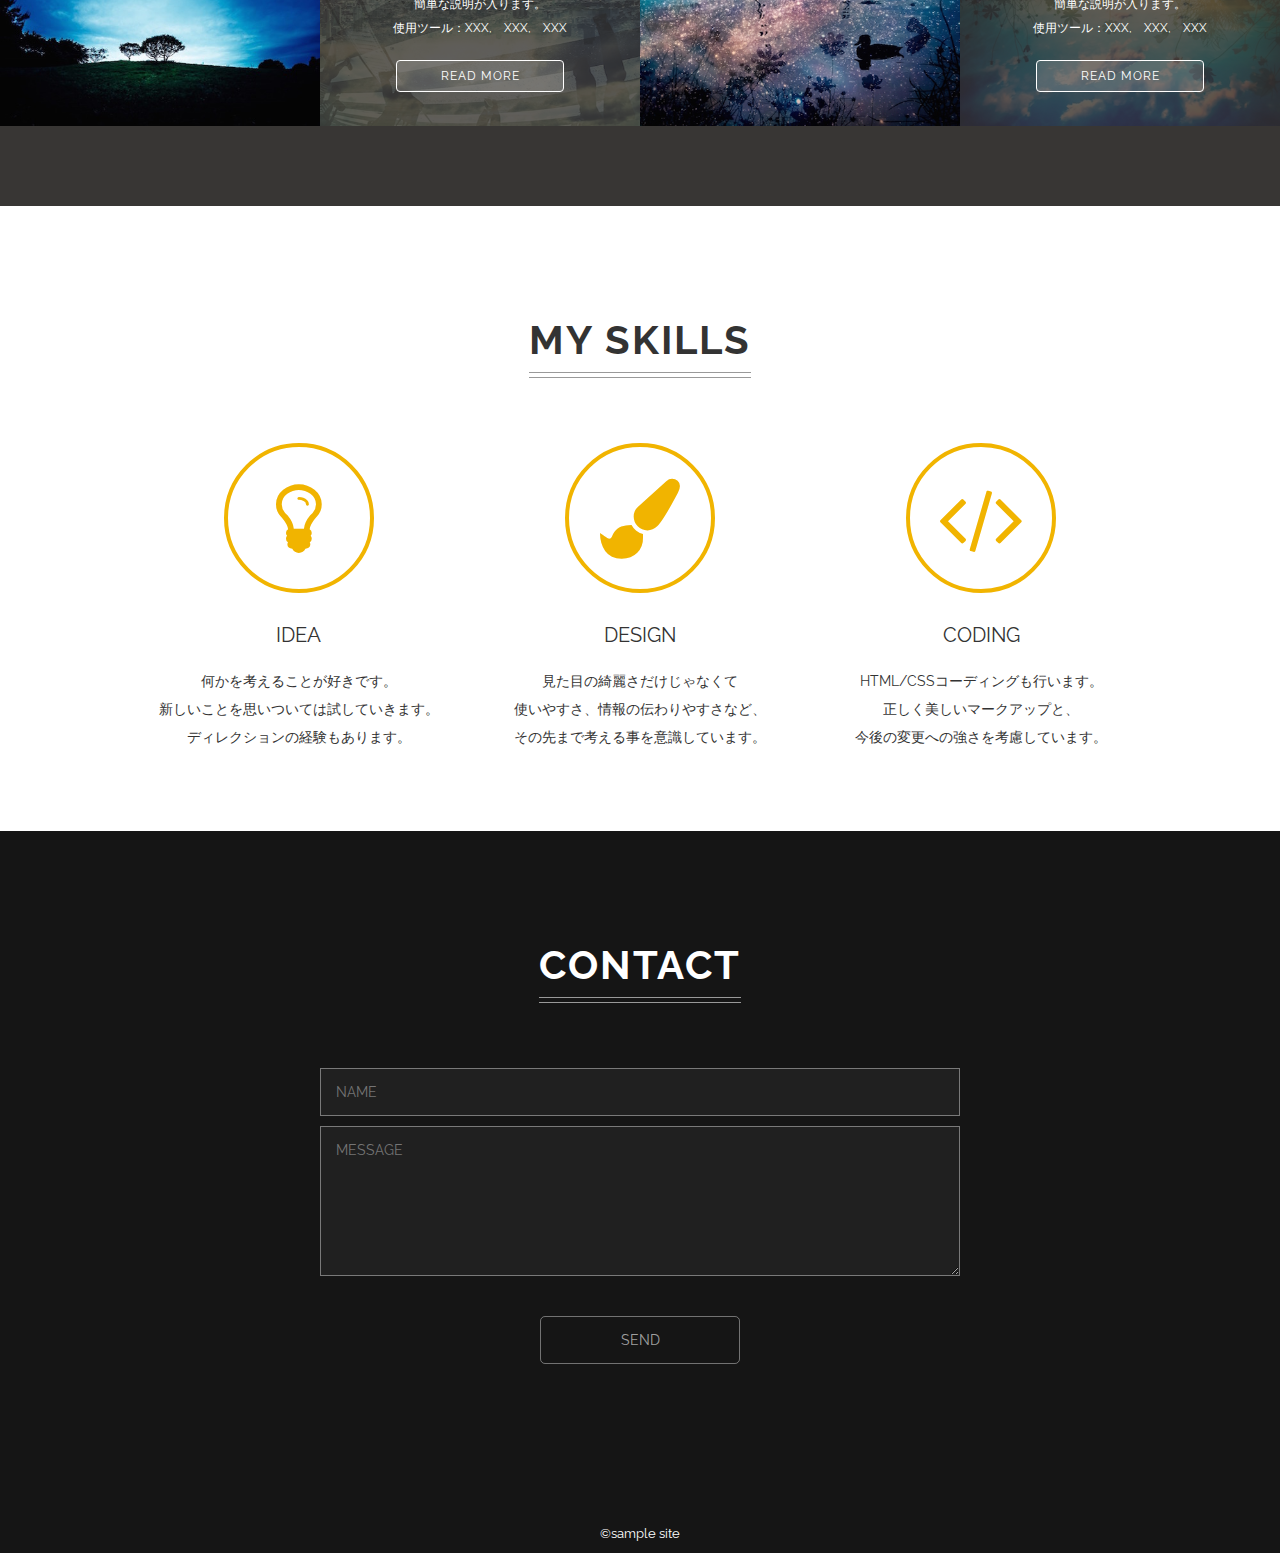
==== commit 6f319489: "support responsive designe" ====
--- a/singlepage-layout/index.html
+++ b/singlepage-layout/index.html
@@ -2,6 +2,7 @@
 <html lang="ja">
 <head>
   <meta charset="UTF-8">
+  <meta name="viewport" content="width=device-width,initial-scale=1.0,minimum-scale=1.0">
   <title>シングルページレイアウト</title>
   <link rel="preconnect" href="https://fonts.gstatic.com">
   <link href="https://fonts.googleapis.com/css2?family=Raleway:wght@400;700&display=swap" rel="stylesheet">
@@ -66,7 +67,7 @@
           </div>
         </div>
       </div>
-      <div class="work-box sly">
+      <div class="work-box sky">
         <img class="work-image" src="images/sky.jpg" alt="制作事例4">
         <div class="work-description">
           <div class="work-description-inner">
--- a/singlepage-layout/css/style.css
+++ b/singlepage-layout/css/style.css
@@ -258,4 +258,77 @@
 .footer {
   padding: 12px 0;
   font-size: 1.3rem;
+}
+/*
+responsive
+*/
+@media (max-width: 1024px) {
+  body {
+    background-image: none;
+  }
+}
+@media (max-width: 768px) {
+  .site-title-sub::before, .site-title-sub::after {
+    display: block;
+    width: 80%;
+    margin: 10px auto;
+  } 
+  .site-title-sub {
+    font-size: 1.7rem;
+  }
+  .site-title {
+    margin-top: 35px;
+    font-size: 5rem;
+  }
+  .header {
+    padding-top: 60px;
+  }
+  .button:hover {
+    opacity: 1;
+  }
+  .heading {
+    font-size: 2.5rem;
+  }
+  body {
+    font-size: 1.3rem;
+  }
+  .about-text {
+    line-height: 1.8;
+  }
+  .works-wrapper, .work-box {
+    display: block;
+ 
+  }
+  .work-image {
+    display: none;
+  }
+  .work-description {
+    position: relative;
+  }
+  .work-box::after {
+    top: 0;
+    height: 100%;
+    background-size: cover;
+  }
+  .skills-wrapper, .skill-box {
+    display: block;
+  }
+  .skill-icon {
+    width: 100px;
+    height: 100px;
+    font-size: 5rem;
+    line-height: 92px;
+  }
+  .skill-box {
+    margin: 40px auto;
+  }
+  .skill-text {
+    margin: 0;
+  }
+  .contact-form {
+    width: 80%;
+  }
+  .contact {
+    padding-bottom: 80px;
+  }
 }